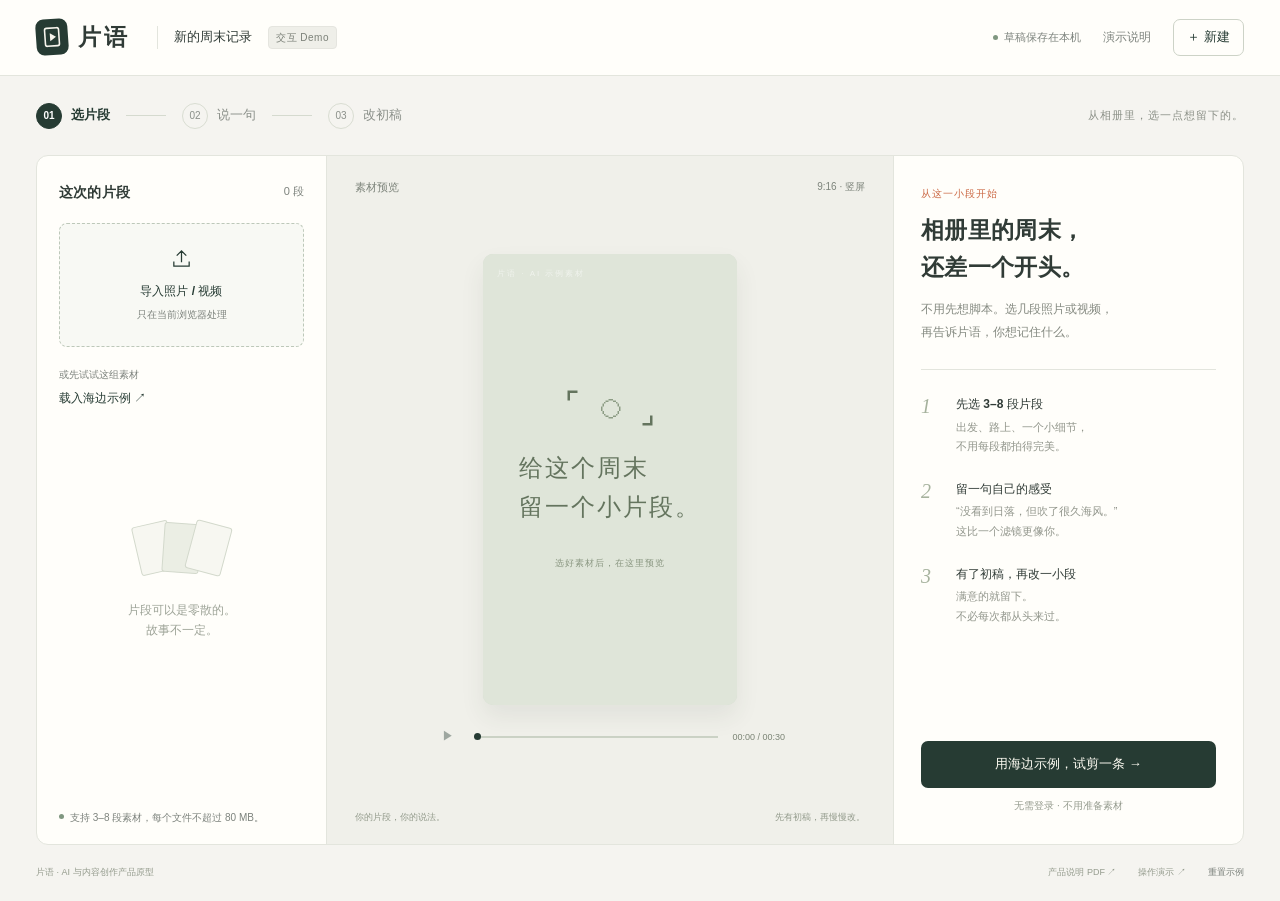
==== index.html @ 7832bc56 "Build Pianyu prototype with product brief and walkthrough Add the complete browser-local demo, five-" ====
<!doctype html>
<html lang="zh-CN">
<head>
<meta charset="UTF-8"><meta name="viewport" content="width=device-width,initial-scale=1">
<meta name="theme-color" content="#f5f4f0"><meta name="description" content="片语交互演示：把周末出行的零散片段，整理成一条有自己感受的短视频。无需登录。">
<title>片语 · 旅行片段，慢慢讲</title>
<link rel="icon" href="data:image/svg+xml,%3Csvg xmlns='http://www.w3.org/2000/svg' viewBox='0 0 64 64'%3E%3Crect width='64' height='64' rx='17' fill='%232b4038'/%3E%3Cpath d='M20 18h24v28H20z' fill='none' stroke='%23f7f5ed' stroke-width='3'/%3E%3Cpath d='m28 25 12 7-12 7z' fill='%23f7f5ed'/%3E%3C/svg%3E">
<link rel="stylesheet" href="style.css">
</head>
<body>
<header class="topbar">
 <a class="brand" href="./" aria-label="片语首页"><span class="brand-mark"><svg viewBox="0 0 24 24"><rect x="5" y="3" width="14" height="18" rx="2"/><path d="m10 8 6 4-6 4z"/></svg></span><strong>片语</strong></a>
 <div class="project-label"><span class="separator"></span><span id="projectName">新的周末记录</span><span class="tag">交互 Demo</span></div>
 <div class="top-actions"><span class="save-state" id="saveState"><i></i>草稿保存在本机</span><button class="text-btn" id="aboutBtn">演示说明</button><button class="outline small" id="newBtn">＋ 新建</button></div>
</header>
<nav class="stepbar" aria-label="创作步骤">
 <button class="step active" data-go="1"><span>01</span>选片段</button><span class="step-line"></span>
 <button class="step" data-go="2"><span>02</span>说一句</button><span class="step-line"></span>
 <button class="step" data-go="3"><span>03</span>改初稿</button>
 <span class="step-hint" id="stepHint">从相册里，选一点想留下的。</span>
</nav>
<main class="workspace">
 <aside class="library">
  <div class="section-head"><h2>这次的片段</h2><span id="mediaCount">0 段</span></div>
  <button class="import-zone" id="importBtn"><svg viewBox="0 0 24 24"><path d="M12 16V4m-5 5 5-5 5 5M4 15v5h16v-5"/></svg><strong>导入照片 / 视频</strong><span>只在当前浏览器处理</span></button>
  <input id="fileInput" type="file" accept="image/jpeg,image/png,image/webp,video/mp4,video/webm,video/quicktime" multiple hidden>
  <div class="library-caption"><span>或先试试这组素材</span><button class="text-btn green" id="sampleBtn">载入海边示例 ↗</button></div>
  <div class="media-grid" id="mediaGrid" aria-label="素材列表"></div>
  <div class="library-empty" id="libraryEmpty"><div class="empty-frames"><span></span><span></span><span></span></div><p>片段可以是零散的。<br>故事不一定。</p></div>
  <div class="library-footer"><span class="tiny-dot"></span><span id="libraryNote">支持 3–8 段素材，每个文件不超过 80 MB。</span></div>
 </aside>
 <section class="canvas-area">
  <div class="preview-top"><span id="previewLabel">作品预览</span><span class="ratio-label">9:16 · 竖屏</span></div>
  <div class="preview-wrap">
   <div class="phone" id="phone"><canvas id="previewCanvas" width="540" height="960" role="img" aria-label="短视频画面预览"></canvas><div class="preview-empty" id="previewEmpty"><span class="viewfinder">⌜<span>◯</span>⌟</span><p>给这个周末<br>留一个小片段。</p><small>选好素材后，在这里预览</small></div><span class="preview-watermark">片语 · 示例</span><button id="canvasPlay" class="canvas-play" aria-label="播放预览" hidden>▶</button></div>
   <div class="playback" id="playback"><button id="playBtn" class="play-btn" aria-label="播放 / 暂停" disabled>▶</button><input id="seek" aria-label="播放进度" type="range" min="0" max="30" step="0.05" value="0" disabled><span id="timecode">00:00 / 00:30</span></div>
  </div>
  <div class="preview-bottom" id="previewBottom"><span>你的片段，你的说法。</span><span>先有初稿，再慢慢改。</span></div>
  <div class="timeline" id="timeline" hidden aria-label="分段时间线"></div>
 </section>
 <section class="inspector" id="inspector" aria-live="polite"></section>
</main>
<footer class="app-footer"><span>片语 · AI 与内容创作产品原型</span><div><a href="product.pdf" target="_blank" rel="noopener">产品说明 PDF ↗</a><a href="walkthrough.html" target="_blank" rel="noopener">操作演示 ↗</a><button class="text-btn" id="resetBtn">重置示例</button></div></footer>
<div class="toast" id="toast" role="status"></div>
<dialog id="aboutDialog"><div class="dialog-head"><h2>关于这个演示</h2><button class="icon-btn" data-close="aboutDialog" aria-label="关闭说明">×</button></div><p>片语帮助偶尔剪旅行视频的人，把零散片段整理成能修改的短视频初稿。</p><div class="note-block"><strong>你能实际操作的</strong><p>选素材、补一句话、生成预置初稿、改字幕、锁定片段、调整顺序、撤销、播放和下载 WebM 视频。</p><strong>这次演示的边界</strong><p>没有接入在线 AI。编排与改写使用本地规则和预置示例；不会理解你导入视频的画面或语音。示例图片由 AI 生成，并以轻微推拉组成动态片段。自带素材以本地预览和手动编排为主。导出不含音乐和旁白。</p></div><div class="scenario"><strong>试试异常流程</strong><p>模拟一次生成服务中断，看看怎样保留输入并恢复。</p><button class="outline" id="failNextBtn">让下一次生成失败</button></div><button class="primary full" data-close="aboutDialog">知道了，开始试试</button></dialog>
<dialog id="exportDialog"><div class="dialog-head"><h2>这一段周末，可以留下了。</h2><button class="icon-btn" data-close="exportDialog" aria-label="关闭导出">×</button></div><p class="muted">导出当前画面、字幕和顺序。9:16 · 540×960 · <span id="exportDuration">30</span> 秒 · WebM · 无声</p><div class="export-cover"><img id="exportCover" alt="作品封面"><div><span class="eyebrow">本次作品</span><h3 id="exportTitle">没赶上日落的周末</h3><p>不必完美，也值得记下来。</p></div></div><label class="field-label" for="shareText">发布时可以这样写 <span>可改</span></label><textarea id="shareText" rows="3" maxlength="200">没等到日落，倒是慢慢走回来了。#周末散步 #片语</textarea><div class="export-progress" id="exportProgress" hidden><div class="progress-track"><i id="exportBar"></i></div><span id="exportStatus">正在录制画面，请保持页面打开…</span><button class="text-btn full" id="cancelExportBtn">取消导出，保留草稿</button></div><div class="export-actions"><button class="primary full" id="downloadVideoBtn">下载当前视频</button><div class="button-pair"><button class="outline" id="downloadSrtBtn">下载字幕 .srt</button><button class="outline" id="copyTextBtn">复制发布文案</button></div><button class="text-btn full" id="downloadProjectBtn">下载编排文件 .json</button></div><p class="fineprint">视频按实时速度导出，约需与作品相同的时长。若浏览器不支持，可下载字幕和草稿，或查看备用演示。</p></dialog>
<dialog id="resetDialog"><div class="dialog-head"><h2>重新开始？</h2><button class="icon-btn" data-close="resetDialog" aria-label="关闭">×</button></div><p>这会清除当前浏览器中的创作草稿。下载过的视频和文件会保留。</p><div class="button-pair"><button class="outline" data-close="resetDialog">保留草稿</button><button class="primary" id="confirmReset">重新开始</button></div></dialog>
<script src="app.js"></script>
</body></html>
---- style.css ----
:root{--bg:#f5f4f0;--paper:#fffefa;--ink:#263b33;--text:#303b36;--muted:#7d837d;--line:#e3e5dd;--accent:#cb6844;--soft:#eaf0e8;--serif:Georgia,'Songti SC',serif}*{box-sizing:border-box}body{margin:0;background:var(--bg);color:var(--text);font:14px/1.6 -apple-system,BlinkMacSystemFont,'PingFang SC','Microsoft YaHei',sans-serif}button,input,textarea,select{font:inherit}button,a,input[type=range]{-webkit-tap-highlight-color:transparent}button{cursor:pointer;border:0}button:disabled{cursor:not-allowed;opacity:.4}button:focus-visible,a:focus-visible,input:focus-visible,textarea:focus-visible,select:focus-visible{outline:3px solid #c28a55;outline-offset:3px}a{color:inherit;text-decoration:none}button{transition:background .18s,box-shadow .18s}button:hover:not(:disabled){filter:brightness(.97)}h1,h2,h3,p{margin:0}h2{font-size:16px;letter-spacing:.2px}h3{font-size:18px}.topbar{height:76px;padding:0 36px;display:flex;align-items:center;gap:27px;border-bottom:1px solid var(--line);background:var(--paper)}.brand{display:flex;align-items:center;gap:10px}.brand strong{font-size:23px;letter-spacing:3px;font-weight:650}.brand-mark{display:grid;place-items:center;width:32px;height:36px;background:var(--ink);border-radius:8px;transform:rotate(-4deg)}.brand svg{width:24px;stroke:#f7f5ed;stroke-width:1.6;fill:none}.brand svg path{stroke:none;fill:#f7f5ed}.project-label{display:flex;gap:16px;align-items:center;font-size:13px}.separator{height:23px;width:1px;background:var(--line)}.tag{font-size:10px;line-height:1.5;padding:3px 7px;color:#7b8078;background:#efefe9;border:1px solid #e5e5df;border-radius:4px;letter-spacing:.5px}.top-actions{margin-left:auto;display:flex;align-items:center;gap:22px}.save-state{font-size:11px;color:var(--muted);display:flex;gap:6px;align-items:center}.save-state i,.tiny-dot{width:5px;height:5px;border-radius:50%;background:#809780;display:inline-block}.text-btn{background:none;color:var(--muted);padding:4px 0;font-size:12px}.text-btn:hover{color:var(--ink)}.green{color:var(--ink)}.outline{padding:10px 15px;border:1px solid #cdd3c7;border-radius:7px;background:transparent;color:var(--ink);font-size:13px}.small{padding:7px 13px}.primary{background:var(--ink);color:#fffdf4;border-radius:7px;padding:13px 18px;font-weight:550;font-size:13px}.full{width:100%}.primary.warm{background:var(--accent)}.stepbar{display:flex;height:79px;align-items:center;padding:0 36px;gap:16px;max-width:1680px;margin:auto}.step{display:flex;align-items:center;gap:9px;background:transparent;color:#8b908a;font-size:13px;padding:10px 0;white-space:nowrap}.step span{font-size:10px;border:1px solid #d9ddd2;border-radius:50%;width:26px;height:26px;display:grid;place-items:center}.step.active{color:var(--ink);font-weight:600}.step.active span{color:#fff;background:var(--ink);border-color:var(--ink)}.step.done span{background:#e3e9dd;border-color:#e3e9dd;color:var(--ink)}.step-line{width:40px;height:1px;background:#d5dacf}.step-hint{font-size:11px;color:#8b9087;margin-left:auto;letter-spacing:1px}.workspace{display:grid;grid-template-columns:290px minmax(330px,1fr) 350px;max-width:1608px;min-height:690px;margin:0 auto 20px;background:var(--paper);border:1px solid var(--line);border-radius:12px;overflow:hidden;width:calc(100% - 72px)}.library{padding:25px 22px 18px;border-right:1px solid var(--line);display:flex;flex-direction:column}.section-head{display:flex;justify-content:space-between;align-items:center;margin-bottom:20px}.section-head h2{font-size:14px}.section-head>span{font-size:11px;color:var(--muted)}.import-zone{border:1px dashed #bdc8b9;background:#f8f9f4;border-radius:8px;display:flex;flex-direction:column;align-items:center;padding:23px 8px;gap:5px;color:var(--ink)}.import-zone svg{width:23px;height:23px;fill:none;stroke:var(--ink);stroke-width:1.3;margin-bottom:7px}.import-zone strong{font-size:12px;font-weight:550}.import-zone span{font-size:10px;color:var(--muted)}.library-caption{display:flex;flex-direction:column;align-items:flex-start;margin-top:20px;margin-bottom:15px;gap:2px}.library-caption>span{font-size:10px;color:var(--muted)}.library-caption .text-btn{font-size:12px}.media-grid{display:grid;grid-template-columns:repeat(2,minmax(0,1fr));gap:13px 10px}.media-card{background:none;text-align:left;padding:0;color:var(--text);min-width:0}.media-photo{height:103px;position:relative;background:#e9e9e2;border-radius:6px;overflow:hidden;outline:2px solid transparent;outline-offset:2px}.media-photo img,.media-photo video{width:100%;height:100%;object-fit:cover}.media-card.selected .media-photo{outline-color:#6e8a72}.checkmark{position:absolute;right:6px;top:6px;border:1px solid #ffffffab;background:#1d2b2866;border-radius:50%;color:transparent;width:18px;height:18px;font-size:11px;text-align:center;line-height:17px}.selected .checkmark{background:var(--ink);border-color:var(--ink);color:white}.clip-duration{position:absolute;bottom:5px;left:6px;color:white;font-size:9px;background:#17201a80;padding:0 4px;border-radius:3px}.media-card p{margin-top:6px;font-size:11px;white-space:nowrap;overflow:hidden;text-overflow:ellipsis}.media-card small{font-size:9px;color:var(--muted);display:block}.library-footer{font-size:10px;color:var(--muted);display:flex;gap:6px;align-items:baseline;margin-top:auto;padding-top:22px;line-height:1.7}.library-footer .tiny-dot{flex-shrink:0;transform:translateY(-2px)}.library-empty{margin:auto;text-align:center;color:#9da397;font-size:12px;padding:40px 0}.empty-frames{display:flex;justify-content:center;margin:0 auto 25px;height:56px;align-items:center}.empty-frames span{width:37px;height:50px;border:1px solid #d3d9cc;display:inline-block;border-radius:3px;transform:rotate(-13deg);background:#f7f7f1}.empty-frames span:nth-child(2){transform:rotate(4deg);margin-left:-10px;background:#ebeee4}.empty-frames span:nth-child(3){transform:rotate(15deg);margin-left:-10px;background:#f7f7f1}.canvas-area{background:#f0f0ea;padding:23px 28px 20px;display:flex;flex-direction:column;min-width:0}.preview-top{display:flex;justify-content:space-between;font-size:11px;color:#7d847b;margin-bottom:19px}.ratio-label{font-size:10px}.preview-wrap{display:flex;flex-direction:column;align-items:center;margin:auto 0}.phone{position:relative;background:#dce1d7;width:254px;aspect-ratio:9/16;border-radius:10px;overflow:hidden;box-shadow:0 12px 24px #35423714}#previewCanvas{width:100%;height:100%;display:block}.preview-empty{position:absolute;inset:0;background:#dfe5d9;display:flex;flex-direction:column;align-items:center;justify-content:center;color:#64745e}.preview-empty p{font:24px/1.65 var(--serif);letter-spacing:2px;margin-top:20px}.viewfinder{display:flex;align-items:center;justify-content:space-between;width:90px;font-size:40px;line-height:1}.viewfinder span{font-size:24px;color:#8c9c84}.preview-empty small{font-size:9px;margin-top:28px;color:#899680;letter-spacing:1px}.preview-watermark{position:absolute;top:14px;left:14px;color:#fff8;font-size:8px;letter-spacing:2px}.canvas-play{position:absolute;inset:0;margin:auto;width:48px;height:48px;background:#fff9;color:var(--ink);border-radius:50%;padding-left:5px;font-size:16px}.playback{display:flex;align-items:center;width:100%;max-width:350px;gap:12px;margin-top:22px}.play-btn{color:var(--ink);background:none;width:25px;padding:0;font-size:12px}input[type=range]{appearance:none;height:2px;background:#cbd2c5;min-width:0;flex:1;accent-color:var(--ink)}input[type=range]::-webkit-slider-thumb{appearance:none;width:7px;height:7px;border-radius:50%;background:var(--ink)}#timecode{font-variant-numeric:tabular-nums;font-size:9px;color:#7b8475;white-space:nowrap}.preview-bottom{display:flex;justify-content:space-between;font-size:9px;color:#929a8b;margin-top:25px}.inspector{border-left:1px solid var(--line);padding:30px 27px;position:relative;display:flex;flex-direction:column}.eyebrow{font-size:10px;color:var(--accent);letter-spacing:1px;margin-bottom:10px;display:block}.inspector h1{font-size:23px;font-weight:600;line-height:1.6;letter-spacing:.3px;margin-bottom:12px}.intro-text{font-size:12px;line-height:1.95;color:#858a81}.divider{height:1px;background:var(--line);margin:25px 0}.benefit-row{display:flex;gap:13px;margin-bottom:23px}.benefit-number{font:italic 20px var(--serif);color:#a6b29d;width:22px}.benefit-row strong{font-size:12px;font-weight:550;display:block;margin-bottom:3px}.benefit-row p{font-size:11px;color:#92968c;line-height:1.8}.bottom-action{margin-top:auto;padding-top:25px}.bottom-action p{text-align:center;font-size:10px;color:#959b8e;margin-top:10px}.field-label{display:flex;justify-content:space-between;font-size:12px;font-weight:550;margin-bottom:10px;margin-top:22px}.field-label span{font-weight:400;font-size:10px;color:var(--muted)}textarea{resize:vertical;min-height:95px;background:#fcfcf8;border:1px solid #d9dfd0;border-radius:7px;width:100%;padding:12px 13px;line-height:1.85;color:var(--text);font-size:12px}textarea::placeholder{color:#a0a497}.brief-count{text-align:right;color:#9a9e94;font-size:9px;margin-top:4px}.chips{display:flex;gap:7px;flex-wrap:wrap}.chip{border:1px solid #dadfd4;border-radius:5px;padding:7px 12px;background:none;color:#7c8477;font-size:11px}.chip.active{background:var(--soft);border-color:#a1b398;color:var(--ink)}.fact-note{padding:11px 12px;background:#f1f4ed;border-radius:6px;font-size:10px;color:#7e8975;line-height:1.9;margin-top:22px}.back-link{margin-bottom:22px;font-size:11px;text-align:left;color:#899180;background:none;padding:0}.loading{padding-top:35px}.spinner{width:40px;height:40px;border:2px solid #e0e6da;border-top-color:var(--ink);border-radius:50%;animation:spin 1.1s linear infinite;margin-bottom:30px}@keyframes spin{to{transform:rotate(360deg)}}.loading h1{font-size:22px}.progress-steps{margin-top:32px}.progress-step{display:flex;gap:10px;align-items:center;color:#a3a89d;font-size:12px;padding:12px 0}.progress-step.complete{color:var(--ink)}.progress-step span{width:17px;height:17px;border:1px solid #d6ddcf;border-radius:50%;display:grid;place-items:center;font-size:9px}.progress-step.complete span{background:var(--ink);border-color:var(--ink);color:#fff}.loading-note{color:#949c8a;font-size:11px;line-height:1.9;margin-top:auto}.error-symbol{width:45px;height:45px;background:#f6e9de;border-radius:50%;color:#ae5c3d;font:25px/45px var(--serif);text-align:center;margin:30px 0}.error-text{font-size:12px;line-height:1.9;color:#89907f;margin-bottom:24px}.error-keep{padding:13px;background:#f4f5ee;border-radius:6px;font-size:11px;color:#8b9481;margin:15px 0 30px}.editor-head{display:flex;align-items:center;justify-content:space-between;margin-bottom:7px}.editor-head h2{font-size:19px}.version-tag{font-size:9px;color:#89937f;background:#edf1e7;padding:2px 6px;border-radius:3px}.editor-sub{font-size:11px;color:#899180;margin-bottom:18px}.segment-list{display:flex;flex-direction:column;gap:9px;overflow-y:auto;max-height:282px;margin-right:-8px;padding-right:8px}.segment{padding:10px 11px;border:1px solid #e1e5d9;border-radius:7px;cursor:pointer;position:relative;background:white}.segment.active{border-color:#879f7d;background:#f6f8f1}.segment-meta{display:flex;align-items:center;gap:7px;font-size:9px;color:#98a18d;margin-bottom:3px}.segment-meta .index{color:#788a6c}.segment-meta .lock-tag{margin-left:auto;color:#718660}.segment p{font-size:11px;line-height:1.75;padding-right:15px;overflow-wrap:anywhere}.segment-source{font-size:8px;color:#9aa68e;display:block;margin-top:4px}.segment-tools{display:flex;gap:5px;margin-top:7px}.segment-tools button{font-size:10px;padding:3px 7px;border-radius:4px;background:#eef1e7;color:#849177}.segment-tools .lock{margin-left:auto}.edit-panel{border-top:1px solid var(--line);margin-top:18px;padding-top:14px}.edit-panel label{font-size:11px;display:flex;justify-content:space-between;margin-bottom:7px}.edit-panel label span{font-size:9px;color:#8f9a83}.edit-panel textarea{min-height:64px;resize:none;font-size:11px;padding:8px 10px;line-height:1.7}.rewrite-actions{display:flex;gap:7px;margin-top:8px}.rewrite-actions button{font-size:10px;padding:6px 9px;border:1px solid #dae1d0;border-radius:4px;background:none;color:#7c8b71}.rewrite-actions button.save{margin-left:auto;background:var(--ink);color:white;border-color:var(--ink)}.undo-row{display:flex;align-items:center;justify-content:space-between;padding-top:12px;font-size:9px;color:#939e87}.undo-row button{font-size:10px;background:none;color:#829375;padding:0}.timeline{display:flex;gap:5px;margin-top:22px;overflow:auto;min-height:64px}.timeline button{position:relative;min-width:42px;flex:1;background:#d7ded0;border-radius:4px;height:54px;overflow:hidden;padding:0;outline:2px solid transparent;outline-offset:1px}.timeline button.active{outline-color:var(--ink)}.timeline img{width:100%;height:100%;object-fit:cover}.timeline span{position:absolute;inset:auto 0 0;background:#263b335e;color:#fff;font-size:8px;line-height:16px}.app-footer{max-width:1608px;margin:0 auto 22px;width:calc(100% - 72px);display:flex;justify-content:space-between;font-size:9px;color:#959c8e}.app-footer>div{display:flex;gap:22px;align-items:center}.app-footer a:hover{text-decoration:underline}.app-footer button{font-size:9px;padding:0}.toast{position:fixed;bottom:34px;left:50%;transform:translate(-50%,20px);opacity:0;z-index:100;color:#fff;background:#263b33f2;box-shadow:0 5px 20px #0002;border-radius:7px;padding:12px 20px;font-size:12px;max-width:90vw;pointer-events:none;transition:.2s}.toast.show{transform:translate(-50%,0);opacity:1}dialog{color:var(--text);border:1px solid var(--line);border-radius:12px;background:var(--paper);padding:28px;width:480px;max-width:calc(100vw - 32px);max-height:90dvh;box-shadow:0 20px 80px #14241c26}dialog::backdrop{background:#1b2d2455;backdrop-filter:blur(3px)}.dialog-head{display:flex;align-items:center;justify-content:space-between;margin-bottom:15px}.dialog-head h2{font-size:18px}.icon-btn{background:none;font-size:23px;color:#8b9483;padding:0 2px}dialog>p{font-size:12px;line-height:1.9;color:#8a937f;margin-bottom:20px}.note-block{padding:18px;background:#eff3e8;border-radius:7px;margin:20px 0}.note-block strong{font-size:12px}.note-block p{font-size:11px;color:#859276;margin:6px 0 18px;line-height:1.9}.note-block p:last-child{margin-bottom:0}.scenario{margin:20px 0 25px}.scenario strong{font-size:12px}.scenario p{font-size:11px;color:#89957d;margin:5px 0 12px}.scenario .outline{font-size:11px}.button-pair{display:flex;gap:10px;margin-top:12px}.button-pair>*{flex:1}.muted{color:var(--muted)}.export-cover{display:flex;gap:18px;align-items:center;padding:14px;background:#f0f3e8;border-radius:7px;margin:20px 0}.export-cover img{width:66px;height:88px;border-radius:4px;object-fit:cover}.export-cover h3{font-size:15px}.export-cover p{font-size:10px;color:#89997c;margin-top:6px}.export-cover .eyebrow{font-size:8px;margin-bottom:4px}.export-actions{margin-top:20px}.export-actions .text-btn{margin-top:15px}.fineprint{font-size:9px!important;margin:18px 0 0!important;line-height:1.8!important}.progress-track{height:3px;background:#e3e9d9;border-radius:3px;overflow:hidden;margin:20px 0 8px}.progress-track i{height:100%;width:0;background:var(--ink);display:block}.export-progress>span{font-size:10px;color:#8b9c7d}[hidden]{display:none!important}
@media(min-width:1500px){.workspace{min-height:730px;grid-template-columns:310px minmax(330px,1fr) 370px}.phone{width:275px}.media-photo{height:113px}.segment-list{max-height:312px}}
@media(max-width:1150px){.topbar{padding:0 22px}.workspace{width:calc(100% - 36px);grid-template-columns:235px minmax(290px,1fr) 310px}.stepbar{padding:0 22px}.library{padding:22px 17px}.inspector{padding:26px 22px}.canvas-area{padding:23px 20px}.phone{width:230px}.project-label .tag{display:none}.top-actions{gap:15px}.save-state{display:none}.app-footer{width:calc(100% - 36px)}.media-photo{height:88px}.preview-bottom{font-size:8px}}
@media(max-width:940px){.workspace{grid-template-columns:220px 1fr}.inspector{grid-column:1/-1;border-top:1px solid var(--line);border-left:0;min-height:390px;display:block;padding:28px}.canvas-area{min-height:590px}.library{grid-row:1}.inspector h1 br{display:none}.bottom-action{padding-top:22px;max-width:480px}.divider{margin:20px 0}.benefit-row{margin:0 0 16px}.segment-list{max-height:360px;display:grid;grid-template-columns:repeat(2,minmax(0,1fr))}.step-hint{display:none}.project-label{font-size:11px}.intro-text{max-width:550px}.edit-panel textarea{min-height:70px}.field-label{margin-top:17px}}
@media(max-width:600px){body{font-size:13px}.topbar{height:63px;padding:0 16px;gap:15px}.brand strong{font-size:20px}.brand-mark{width:27px;height:31px}.project-label{display:none}.top-actions{gap:16px}.top-actions .small{font-size:11px;padding:5px 10px}.stepbar{height:66px;padding:0 18px;gap:12px}.step{font-size:11px;gap:7px}.step span{width:23px;height:23px;font-size:9px}.step-line{width:24px}.workspace{width:calc(100% - 24px);grid-template-columns:1fr;min-height:0;margin-bottom:18px}.library{grid-row:auto;padding:20px;border:0;border-bottom:1px solid var(--line)}.section-head{margin-bottom:14px}.import-zone{padding:14px;flex-direction:row;justify-content:center;gap:12px}.import-zone svg{margin:0;width:18px;height:18px}.import-zone span{font-size:9px}.library-caption{flex-direction:row;align-items:center;justify-content:space-between;margin:14px 0 10px}.media-grid{grid-template-columns:repeat(3,minmax(0,1fr));gap:10px}.media-photo{height:90px}.media-card p{font-size:10px}.media-card small{font-size:8px}.library-empty{display:none}.library-footer{padding-top:14px;font-size:9px}.canvas-area{min-height:530px;padding:18px 25px}.phone{width:221px}.preview-top{margin-bottom:16px}.preview-wrap{margin:0}.preview-bottom{margin-top:20px}.inspector{grid-column:auto;min-height:0;padding:25px 22px}.inspector h1{font-size:21px}.benefit-row{margin-bottom:18px}.app-footer{width:calc(100% - 32px);flex-direction:column;gap:8px;align-items:center}.app-footer>div{gap:20px}.segment-list{grid-template-columns:1fr;max-height:280px}.timeline{margin-top:15px}.bottom-action{max-width:none}.export-cover{gap:12px}.topbar .text-btn{font-size:11px}}
@media(prefers-reduced-motion:reduce){*{scroll-behavior:auto!important;transition:none!important}.spinner{animation-duration:2s}}
@media(min-width:941px) and (max-height:850px){.topbar{height:62px}.stepbar{height:65px}.workspace{min-height:0;height:calc(100dvh - 176px);min-height:530px;margin-bottom:12px}.canvas-area{padding:18px 24px 14px}.preview-top{margin-bottom:12px}.phone{width:204px}.playback{margin-top:16px}.preview-bottom{margin-top:15px}.library{padding:20px 20px 14px}.section-head{margin-bottom:14px}.import-zone{padding:14px 8px}.import-zone svg{margin-bottom:3px;width:19px;height:19px}.library-caption{margin:13px 0 10px}.media-grid{gap:9px 10px}.media-photo{height:70px}.media-card p{margin-top:4px}.library-footer{padding-top:12px;font-size:9px}.inspector{padding:23px 24px;overflow:auto}.inspector h1{font-size:21px;margin-bottom:9px}.intro-text{font-size:11px;line-height:1.85}.divider{margin:19px 0}.benefit-row{margin-bottom:17px}.benefit-row p{font-size:10px}.benefit-row strong{font-size:11px}.bottom-action{padding-top:13px}.bottom-action p{margin-top:7px;font-size:9px}.primary{padding:11px 16px}.field-label{margin-top:15px;margin-bottom:7px}.brief-count{font-size:8px}.chip{padding:5px 11px}.fact-note{margin-top:15px;font-size:9px;padding:9px 11px}.back-link{margin-bottom:15px}.inspector textarea{font-size:11px;line-height:1.75;min-height:88px}.editor-head h2{font-size:16px}.editor-head{margin-bottom:4px}.editor-sub{font-size:10px;margin-bottom:12px}.segment-list{max-height:174px;min-height:110px;flex:1}.segment{padding:8px 10px}.segment p{font-size:10px}.edit-panel{margin-top:13px;padding-top:12px}.edit-panel textarea{min-height:55px}.undo-row{padding-top:9px;font-size:8px}.rewrite-actions button{font-size:9px;padding:5px 8px}.timeline{margin-top:15px;min-height:50px}.timeline button{height:43px}.app-footer{margin-bottom:10px}.app-footer>div{gap:20px}}
@media(min-width:941px) and (max-height:850px){.workspace{grid-template-rows:minmax(0,1fr)}.library,.canvas-area,.inspector{min-height:0}.library{overflow:auto}.media-photo{height:60px}.library-footer{padding-top:9px}.library-caption{margin-top:10px;margin-bottom:8px}.import-zone{padding:12px 8px}.segment-list{min-height:105px}.canvas-area .preview-wrap{min-height:0}.timeline{flex-shrink:0}.inspector>.bottom-action{flex-shrink:0}}
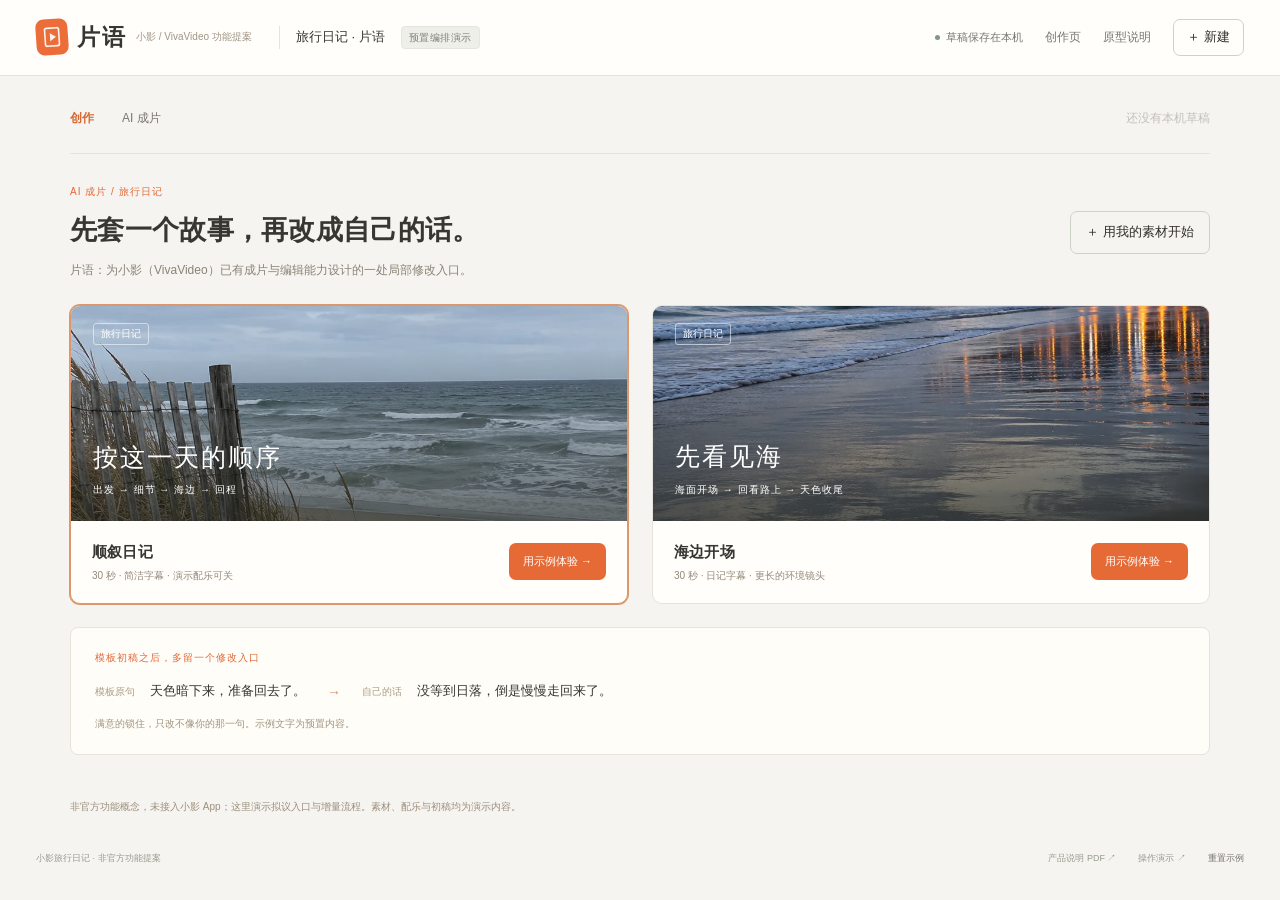
==== commit 9df3e572: "Refine travel-story flow after three-role review Position Pianyu as a proposed VivaVideo travel-stor" ====
--- a/index.html
+++ b/index.html
@@ -3,16 +3,27 @@
 <head>
 <meta charset="UTF-8"><meta name="viewport" content="width=device-width,initial-scale=1">
 <meta name="theme-color" content="#f5f4f0"><meta name="description" content="片语交互演示：把周末出行的零散片段，整理成一条有自己感受的短视频。无需登录。">
-<title>片语 · 旅行片段，慢慢讲</title>
+<title>片语 · 小影旅行日记功能提案</title>
 <link rel="icon" href="data:image/svg+xml,%3Csvg xmlns='http://www.w3.org/2000/svg' viewBox='0 0 64 64'%3E%3Crect width='64' height='64' rx='17' fill='%232b4038'/%3E%3Cpath d='M20 18h24v28H20z' fill='none' stroke='%23f7f5ed' stroke-width='3'/%3E%3Cpath d='m28 25 12 7-12 7z' fill='%23f7f5ed'/%3E%3C/svg%3E">
-<link rel="stylesheet" href="style.css">
+<link rel="stylesheet" href="style.css"><link rel="stylesheet" href="v2.css">
 </head>
 <body>
 <header class="topbar">
- <a class="brand" href="./" aria-label="片语首页"><span class="brand-mark"><svg viewBox="0 0 24 24"><rect x="5" y="3" width="14" height="18" rx="2"/><path d="m10 8 6 4-6 4z"/></svg></span><strong>片语</strong></a>
- <div class="project-label"><span class="separator"></span><span id="projectName">新的周末记录</span><span class="tag">交互 Demo</span></div>
- <div class="top-actions"><span class="save-state" id="saveState"><i></i>草稿保存在本机</span><button class="text-btn" id="aboutBtn">演示说明</button><button class="outline small" id="newBtn">＋ 新建</button></div>
+ <a class="brand" href="./" aria-label="片语首页"><span class="brand-mark"><svg viewBox="0 0 24 24"><rect x="5" y="3" width="14" height="18" rx="2"/><path d="m10 8 6 4-6 4z"/></svg></span><strong>片语</strong><small class="proposal-label">小影 / VivaVideo 功能提案</small></a>
+ <div class="project-label"><span class="separator"></span><span id="projectName">新的周末记录</span><span class="tag">预置编排演示</span></div>
+ <div class="top-actions"><span class="save-state" id="saveState"><i></i>草稿保存在本机</span><button class="text-btn" id="homeBtn">创作页</button><button class="text-btn" id="aboutBtn">原型说明</button><button class="outline small" id="newBtn">＋ 新建</button></div>
 </header>
+<section class="creator-home" id="creatorHome">
+ <div class="home-nav"><span class="home-tab active">创作</span><span class="muted">AI 成片</span><button class="text-btn" id="resumeBtn">继续本机草稿 →</button></div>
+ <div class="home-heading"><div><span class="eyebrow">AI 成片 / 旅行日记</span><h1>先套一个故事，再改成自己的话。</h1><p>片语：为小影（VivaVideo）已有成片与编辑能力设计的一处局部修改入口。</p></div><button class="outline" id="homeImportBtn">＋ 用我的素材开始</button></div>
+ <p id="homeCarry" class="carry-note" hidden></p><div class="template-grid">
+  <article class="template-card"><div class="template-cover"><img src="sea.webp" alt="顺叙日记主题示意"><span>旅行日记</span><div><b>按这一天的顺序</b><small>出发 → 细节 → 海边 → 回程</small></div></div><div class="template-info"><div><h2>顺叙日记</h2><p>30 秒 · 简洁字幕 · 演示配乐可关</p></div><button class="primary" data-entry="diary">用示例体验 →</button></div></article>
+  <article class="template-card"><div class="template-cover alternate"><img src="dusk.webp" alt="海边开场主题示意"><span>旅行日记</span><div><b>先看见海</b><small>海面开场 → 回看路上 → 天色收尾</small></div></div><div class="template-info"><div><h2>海边开场</h2><p>30 秒 · 日记字幕 · 更长的环境镜头</p></div><button class="primary" data-entry="coast">用示例体验 →</button></div></article>
+ </div>
+ <div class="value-demo"><span class="eyebrow">模板初稿之后，多留一个修改入口</span><div><span>模板原句</span><p>天色暗下来，准备回去了。</p><b>→</b><span>自己的话</span><p>没等到日落，倒是慢慢走回来了。</p></div><small>满意的锁住，只改不像你的那一句。示例文字为预置内容。</small></div>
+ <div id="recentDrafts" class="recent-drafts"></div>
+ <p class="concept-note">非官方功能概念，未接入小影 App；这里演示拟议入口与增量流程。素材、配乐与初稿均为演示内容。</p>
+</section>
 <nav class="stepbar" aria-label="创作步骤">
  <button class="step active" data-go="1"><span>01</span>选片段</button><span class="step-line"></span>
  <button class="step" data-go="2"><span>02</span>说一句</button><span class="step-line"></span>
@@ -31,7 +42,7 @@
  </aside>
  <section class="canvas-area">
   <div class="preview-top"><span id="previewLabel">作品预览</span><span class="ratio-label">9:16 · 竖屏</span></div>
-  <div class="preview-wrap">
+  <div class="canvas-options"><label><input type="checkbox" id="musicToggle" checked> 演示配乐</label><button class="text-btn" id="coverBtn">编辑封面</button></div><div class="preview-wrap">
    <div class="phone" id="phone"><canvas id="previewCanvas" width="540" height="960" role="img" aria-label="短视频画面预览"></canvas><div class="preview-empty" id="previewEmpty"><span class="viewfinder">⌜<span>◯</span>⌟</span><p>给这个周末<br>留一个小片段。</p><small>选好素材后，在这里预览</small></div><span class="preview-watermark">片语 · 示例</span><button id="canvasPlay" class="canvas-play" aria-label="播放预览" hidden>▶</button></div>
    <div class="playback" id="playback"><button id="playBtn" class="play-btn" aria-label="播放 / 暂停" disabled>▶</button><input id="seek" aria-label="播放进度" type="range" min="0" max="30" step="0.05" value="0" disabled><span id="timecode">00:00 / 00:30</span></div>
   </div>
@@ -40,10 +51,14 @@
  </section>
  <section class="inspector" id="inspector" aria-live="polite"></section>
 </main>
-<footer class="app-footer"><span>片语 · AI 与内容创作产品原型</span><div><a href="product.pdf" target="_blank" rel="noopener">产品说明 PDF ↗</a><a href="walkthrough.html" target="_blank" rel="noopener">操作演示 ↗</a><button class="text-btn" id="resetBtn">重置示例</button></div></footer>
+<footer class="app-footer"><span>小影旅行日记 · 非官方功能提案</span><div><a href="product.pdf" target="_blank" rel="noopener">产品说明 PDF ↗</a><a href="walkthrough.html" target="_blank" rel="noopener">操作演示 ↗</a><button class="text-btn" id="resetBtn">重置示例</button></div></footer>
 <div class="toast" id="toast" role="status"></div>
-<dialog id="aboutDialog"><div class="dialog-head"><h2>关于这个演示</h2><button class="icon-btn" data-close="aboutDialog" aria-label="关闭说明">×</button></div><p>片语帮助偶尔剪旅行视频的人，把零散片段整理成能修改的短视频初稿。</p><div class="note-block"><strong>你能实际操作的</strong><p>选素材、补一句话、生成预置初稿、改字幕、锁定片段、调整顺序、撤销、播放和下载 WebM 视频。</p><strong>这次演示的边界</strong><p>没有接入在线 AI。编排与改写使用本地规则和预置示例；不会理解你导入视频的画面或语音。示例图片由 AI 生成，并以轻微推拉组成动态片段。自带素材以本地预览和手动编排为主。导出不含音乐和旁白。</p></div><div class="scenario"><strong>试试异常流程</strong><p>模拟一次生成服务中断，看看怎样保留输入并恢复。</p><button class="outline" id="failNextBtn">让下一次生成失败</button></div><button class="primary full" data-close="aboutDialog">知道了，开始试试</button></dialog>
-<dialog id="exportDialog"><div class="dialog-head"><h2>这一段周末，可以留下了。</h2><button class="icon-btn" data-close="exportDialog" aria-label="关闭导出">×</button></div><p class="muted">导出当前画面、字幕和顺序。9:16 · 540×960 · <span id="exportDuration">30</span> 秒 · WebM · 无声</p><div class="export-cover"><img id="exportCover" alt="作品封面"><div><span class="eyebrow">本次作品</span><h3 id="exportTitle">没赶上日落的周末</h3><p>不必完美，也值得记下来。</p></div></div><label class="field-label" for="shareText">发布时可以这样写 <span>可改</span></label><textarea id="shareText" rows="3" maxlength="200">没等到日落，倒是慢慢走回来了。#周末散步 #片语</textarea><div class="export-progress" id="exportProgress" hidden><div class="progress-track"><i id="exportBar"></i></div><span id="exportStatus">正在录制画面，请保持页面打开…</span><button class="text-btn full" id="cancelExportBtn">取消导出，保留草稿</button></div><div class="export-actions"><button class="primary full" id="downloadVideoBtn">下载当前视频</button><div class="button-pair"><button class="outline" id="downloadSrtBtn">下载字幕 .srt</button><button class="outline" id="copyTextBtn">复制发布文案</button></div><button class="text-btn full" id="downloadProjectBtn">下载编排文件 .json</button></div><p class="fineprint">视频按实时速度导出，约需与作品相同的时长。若浏览器不支持，可下载字幕和草稿，或查看备用演示。</p></dialog>
-<dialog id="resetDialog"><div class="dialog-head"><h2>重新开始？</h2><button class="icon-btn" data-close="resetDialog" aria-label="关闭">×</button></div><p>这会清除当前浏览器中的创作草稿。下载过的视频和文件会保留。</p><div class="button-pair"><button class="outline" data-close="resetDialog">保留草稿</button><button class="primary" id="confirmReset">重新开始</button></div></dialog>
-<script src="app.js"></script>
+<dialog id="aboutDialog"><div class="dialog-head"><h2>关于这个原型</h2><button class="icon-btn" data-close="aboutDialog" aria-label="关闭说明">×</button></div><p>拟议入口是“小影创作页 → AI成片 → 旅行日记”。在已有模板、素材和编辑能力之上，增加个人表达与局部修改。入口布局为概念设计，未实测为当前小影导航。</p><div class="note-block"><strong>你能实际操作的</strong><p>选择故事模板、补充感受、局部修改、对比原句、关闭单段字幕、锁定、排序、撤销、编辑封面、配乐预览和导出 WebM 视频。</p><strong>这次演示的边界</strong><p>没有接入在线 AI。编排与改写使用本地规则和预置示例，示例注释并非模型识别结果；不理解自带素材的画面或语音。示例图由AI生成，以轻微推拉组成片段。配乐由本Demo代码合成，不调用小影音乐库；暂不合成本地视频原音或旁白。</p></div><div class="scenario"><strong>试试异常流程</strong><p>模拟一次生成服务中断，看看怎样保留输入并恢复。</p><button class="outline" id="failNextBtn">让下一次生成失败</button></div><div class="scenario"><strong>本机体验记录</strong><p>只记录操作类型、主题、时间和结果，不记录文字、文件名或媒体；不上传。下载请求不代表文件已保存或内容已发布。</p><div id="eventList" class="event-list"></div><button class="outline" id="exportEventsBtn">下载本机事件记录 JSON</button></div><button class="primary full" data-close="aboutDialog">知道了，开始试试</button></dialog>
+<dialog id="exportDialog"><div class="dialog-head"><h2>导出当前版本</h2><button class="icon-btn" data-close="exportDialog" aria-label="关闭导出">×</button></div><p class="muted">导出当前画面、字幕和顺序。9:16 · 540×960 · <span id="exportDuration">30</span> 秒 · WebM · <span id="musicExportLabel">含演示配乐</span></p><div class="export-cover"><img id="exportCover" alt="作品封面"><div><span class="eyebrow">本次作品</span><h3 id="exportTitle">没赶上日落的周末</h3><p>不必完美，也值得记下来。</p></div></div><label class="field-label" for="shareText">发布时可以这样写 <span>可改</span></label><textarea id="shareText" rows="3" maxlength="200">没等到日落，倒是慢慢走回来了。#周末散步 #片语</textarea><div class="export-progress" id="exportProgress" hidden><div class="progress-track"><i id="exportBar"></i></div><span id="exportStatus">正在录制画面，请保持页面打开…</span><button class="text-btn full" id="cancelExportBtn">取消导出，保留草稿</button></div><div id="exportDone" class="export-done" hidden><strong>视频已生成，可以下载。</strong><p>浏览器是否完成保存、内容是否已发布，需要你确认。</p><button class="outline" id="repeatBtn">沿用这个风格，再做一条</button></div><div class="export-actions"><button class="primary full" id="downloadVideoBtn">生成当前视频</button><div class="button-pair"><button class="outline" id="downloadSrtBtn">下载字幕 .srt</button><button class="outline" id="copyTextBtn">复制发布文案</button></div><button class="text-btn full" id="downloadProjectBtn">下载编排文件 .json</button><button class="text-btn full" id="refineBtn">查看“继续精剪”的承接方案</button><button class="text-btn full" id="feedbackBtn">反馈：这版初稿能继续用吗？</button></div><p class="fineprint">视频按实时速度导出，约需与作品相同的时长。若浏览器不支持，可下载字幕和草稿，或查看备用演示。</p></dialog>
+<dialog id="resetDialog"><div class="dialog-head"><h2>保存这条草稿，再开一条？</h2><button class="icon-btn" data-close="resetDialog" aria-label="关闭">×</button></div><p>会把当前编排与文字留在本机最近草稿中，并沿用故事主题和配乐设置。自带媒体刷新后仍需重选。</p><div class="button-pair"><button class="outline" data-close="resetDialog">保留草稿</button><button class="primary" id="confirmReset">保存并新建</button></div></dialog>
+<dialog id="coverDialog"><div class="dialog-head"><h2>给这一条起个名字</h2><button class="icon-btn" data-close="coverDialog" aria-label="关闭封面">×</button></div><label class="field-label" for="coverTitleInput">封面标题 <span>最多20字</span></label><input id="coverTitleInput" class="text-input" maxlength="20"><p class="fineprint">标题在视频开场约1.5秒内显示，并进入实际导出；不只是修改项目名称。</p><button class="primary full" id="saveCoverBtn">应用到封面</button></dialog>
+<dialog id="feedbackDialog"><div class="dialog-head"><h2>这版初稿能继续用吗？</h2><button class="icon-btn" data-close="feedbackDialog" aria-label="关闭反馈">×</button></div><p>反馈只保存在这台浏览器，用来检查原型。不会上传，也不会显示为真实用户满意率。</p><div class="feedback-choices"><button class="outline" data-feedback="accepted">这版可以继续剪</button><button class="outline" data-feedback="needs_edit">还需要改</button><button class="outline" data-feedback="rejected">这版暂不采用</button></div><label class="field-label" for="feedbackReason">如果还差一点，主要在哪里？</label><select id="feedbackReason" class="text-input"><option value="">请选择原因</option><option value="too_generic">字幕像套话</option><option value="mismatch">字幕和画面不对应</option><option value="pacing">节奏不合适</option><option value="factual_error">写了没发生的事</option><option value="other">其他</option></select><button class="primary full" id="submitFeedback">保存本机反馈</button></dialog>
+<dialog id="refineDialog"><div class="dialog-head"><h2>继续精剪：拟议的承接方式</h2><button class="icon-btn" data-close="refineDialog" aria-label="关闭精剪方案">×</button></div><p>正式功能设想：把当前片段顺序、时长、字幕轨和配乐状态带回小影编辑器，在同一份作品中继续调转场、音量与贴纸。</p><div class="note-block"><strong>此网页没有连接真实小影 App。</strong><p>这里展示交接清单，实际可下载字幕与编排文件。不会假装打开编辑器或完成发布。</p><div id="refineSummary"></div></div><button class="primary full" data-close="refineDialog">回到当前作品</button></dialog>
+<dialog id="unmatchedDialog"><div class="dialog-head"><h2>这些话还没找到对应片段</h2><button class="icon-btn" data-close="unmatchedDialog" aria-label="关闭补充">×</button></div><p>本地规则没有自动匹配这几句。可以先选一个片段，再把一句话放入修改框，确认后保存。</p><div id="unmatchedList" class="unmatched-list"></div></dialog>
+<script src="telemetry.js"></script><script src="app.js"></script>
 </body></html>
--- a/v2.css
+++ b/v2.css
@@ -0,0 +1,6 @@
+:root{--ink:#302e2b;--text:#373632;--muted:#78766e;--accent:#e16838;--soft:#fff0e6;--line:#e7e2da;--paper:#fffefb;--bg:#f6f4f0}.brand-mark{background:#ec6d39}.brand{gap:9px}.brand strong{letter-spacing:2px}.proposal-label{font-size:10px;color:#a09484;letter-spacing:0;white-space:nowrap}.primary{background:#e56a36;color:#fff}.primary:hover{background:#d75d2a}.step.active span{background:#e56a36;border-color:#e56a36}.step.done span{background:#ffeadc;border-color:#ffeadc}.green{color:#bc5b32}.media-card.selected .media-photo{outline-color:#db885f}.selected .checkmark{background:#d97444;border-color:#d97444}.canvas-area{background:#eeeae3}.chip.active{background:#fff0e4;border-color:#e4a480}.segment.active{background:#fff7f0;border-color:#dba47b}.version-tag,.segment-tools button{background:#f8eee4}.timeline button.active{outline-color:#db7441}.text-input{width:100%;background:#fffefb;color:#38352f;border:1px solid #dcd6ca;padding:10px 12px;border-radius:6px;font:inherit;font-size:12px}.creator-home{max-width:1140px;width:calc(100% - 72px);margin:0 auto;padding:24px 0 35px}.home-nav{display:flex;gap:28px;align-items:center;font-size:12px;padding:5px 0 21px;border-bottom:1px solid var(--line)}.home-tab{color:#d56a39;font-weight:600}.home-nav .text-btn{margin-left:auto}.home-heading{display:flex;justify-content:space-between;align-items:center;margin:30px 0 24px}.home-heading h1{font-size:27px;font-weight:600;letter-spacing:.3px;margin-bottom:9px}.home-heading p{font-size:12px;color:#8b8376}.home-heading .eyebrow{font-size:10px;margin-bottom:9px}.template-grid{display:grid;grid-template-columns:1fr 1fr;gap:24px}.template-card{background:var(--paper);border:1px solid var(--line);border-radius:10px;overflow:hidden}.template-cover{height:215px;position:relative;color:white;overflow:hidden}.template-cover img{width:100%;height:100%;object-fit:cover;object-position:center 45%}.template-cover:after{content:'';position:absolute;inset:0;background:linear-gradient(transparent 20%,#252722a8)}.template-cover>span{position:absolute;left:22px;top:17px;z-index:1;font-size:10px;border:1px solid #fff8;padding:2px 7px;border-radius:3px}.template-cover>div{position:absolute;left:22px;bottom:23px;z-index:1}.template-cover b{display:block;font-size:25px;letter-spacing:2px;font-weight:500}.template-cover small{font-size:10px;letter-spacing:1px;display:block;margin-top:5px}.alternate img{object-position:center 60%}.alternate b{font-family:Georgia,'Songti SC',serif}.template-info{padding:19px 21px;display:flex;align-items:center;justify-content:space-between;gap:12px}.template-info h2{font-size:15px}.template-info p{font-size:10px;color:#948777;margin-top:4px}.template-info .primary{font-size:11px;padding:10px 14px;white-space:nowrap}.value-demo{padding:22px 24px;margin-top:23px;background:#fffdf7;border:1px solid var(--line);border-radius:8px}.value-demo .eyebrow{font-size:10px;margin-bottom:15px}.value-demo>div{display:flex;align-items:center;gap:15px}.value-demo>div>span{font-size:10px;color:#aa9b86;white-space:nowrap}.value-demo p{font-size:13px}.value-demo b{font-weight:400;color:#d78c65;padding:0 6px}.value-demo>small{font-size:10px;color:#a19482;display:block;margin-top:13px}.concept-note{font-size:10px;color:#9a8f7d;line-height:1.9;margin-top:22px}.canvas-options{display:flex;justify-content:space-between;align-items:center;margin-top:-5px;margin-bottom:14px;gap:10px;font-size:10px;color:#827c70}.canvas-options label{display:flex;align-items:center;gap:6px}.canvas-options input{accent-color:#d96c39}.canvas-options button{font-size:10px}.template-selector{display:flex;gap:8px;margin-top:13px}.template-selector button{flex:1;font-size:10px;padding:8px;border:1px solid #ded4c7;border-radius:5px;background:none;color:#8b7d68}.template-selector .active{background:#fff0df;border-color:#de9c66;color:#a85930}.mini-brief-title{font-size:19px!important}.segment-role{color:#b67e57;margin-left:auto}.segment-source{color:#9e927e}.caption-empty{color:#a09a8b;font-style:italic}.caption-control{display:flex;align-items:center;justify-content:space-between;font-size:10px;margin-bottom:8px}.caption-control label{display:flex;gap:5px;align-items:center}.caption-control input{accent-color:#d96b37}.compare-btn{font-size:9px;color:#9c7a58;background:#f8f0e5;border-radius:4px;padding:4px 8px}.compare-btn.active{color:#d56a39;border:1px solid #ddab7f}.edit-panel .caption-control label{margin:0;font-size:10px}.editor-sub{line-height:1.7}.draft-feedback{display:flex;justify-content:center;gap:20px;margin-top:7px}.draft-feedback button{font-size:9px;padding:3px;color:#a47854;background:none}.unmatched-warning{font-size:10px;background:#fff1df;color:#a87b46;border-radius:4px;padding:5px 8px;margin:0 0 10px;text-align:left}.event-list{max-height:130px;overflow:auto;font:10px/1.9 -apple-system,sans-serif;color:#9a8b74;margin:12px 0}.feedback-choices{display:flex;gap:7px;flex-wrap:wrap}.feedback-choices button{font-size:11px;flex:1;padding:10px 7px;white-space:nowrap}.feedback-choices .active{border-color:#d58b59;background:#fff0e1}.export-done{padding:14px;background:#fff1e2;border-radius:6px;margin:17px 0;font-size:12px}.export-done p{font-size:10px;color:#9b8a70;margin:5px 0 12px}.export-done button{font-size:11px}.unmatched-list button{width:100%;text-align:left;margin:7px 0;font-size:12px;background:#fff1e4;border-radius:5px;padding:10px;color:#986744}.recent-drafts{display:flex;gap:10px;flex-wrap:wrap;margin-top:20px}.recent-drafts button{font-size:11px;background:#fffdf6;border:1px solid #e3dacc;border-radius:5px;padding:9px 12px;color:#8a7b63}.dirty-note{font-size:10px;background:#fff0df;color:#b1733f;border-radius:5px;padding:7px 9px;margin-top:12px}.app-footer{font-size:9px}.note-block{background:#faf0e5}.fact-note{background:#fbf0e5;color:#9d8d75}
+@media(min-width:941px) and (max-height:850px){.canvas-options{margin-bottom:8px;font-size:9px}.phone{width:193px}.template-selector{margin-top:10px}.template-selector button{padding:6px}.mini-brief-title{font-size:18px!important}.inspector .brief-v2{min-height:75px}.caption-control{font-size:9px}.editor-sub{font-size:9px;margin-bottom:9px}.segment-list{max-height:155px;min-height:95px}.segment-source{font-size:8px}.edit-panel{margin-top:10px;padding-top:10px}.inspector>.bottom-action{padding-top:10px}.draft-feedback{margin-top:4px}.proposal-label{font-size:9px}.topbar{gap:21px}.top-actions{gap:17px}.creator-home{padding-top:18px}.home-heading{margin:24px 0 20px}.template-cover{height:185px}.value-demo{margin-top:20px;padding:19px 22px}.concept-note{margin-top:17px}}
+@media(max-width:940px){.proposal-label{display:none}.home-heading{align-items:flex-start;gap:20px}.home-heading h1{font-size:23px}.template-info{flex-direction:column;align-items:flex-start}.value-demo>div{flex-wrap:wrap;gap:10px}.home-heading>.outline{white-space:nowrap;font-size:11px}.caption-control label{font-size:10px}.creator-home{width:calc(100% - 36px)}}
+@media(max-width:600px){.creator-home{width:calc(100% - 32px);padding-top:17px}.home-heading{display:block;margin-top:24px}.home-heading h1{font-size:23px;line-height:1.6}.home-heading p{font-size:11px}.home-heading>.outline{margin-top:18px}.template-grid{grid-template-columns:1fr;gap:16px}.template-cover{height:190px}.template-info{flex-direction:row;padding:16px}.template-info p{font-size:9px}.value-demo{padding:17px}.value-demo>div{display:grid;grid-template-columns:60px 1fr;gap:9px}.value-demo b{grid-column:1/-1;text-align:center}.value-demo p{font-size:11px}.concept-note{font-size:9px}.top-actions{gap:11px}.home-nav{gap:22px}.canvas-options{font-size:10px}.canvas-area{min-height:570px}.template-selector button{padding:9px}.proposal-label{display:none}.home-tab{font-size:11px}.draft-feedback{margin-top:10px}}
+
+.template-card.chosen{border-color:#dc986c;box-shadow:0 0 0 1px #dc986c}.carry-note{font-size:11px;color:#ac774e;margin:-6px 0 17px}
